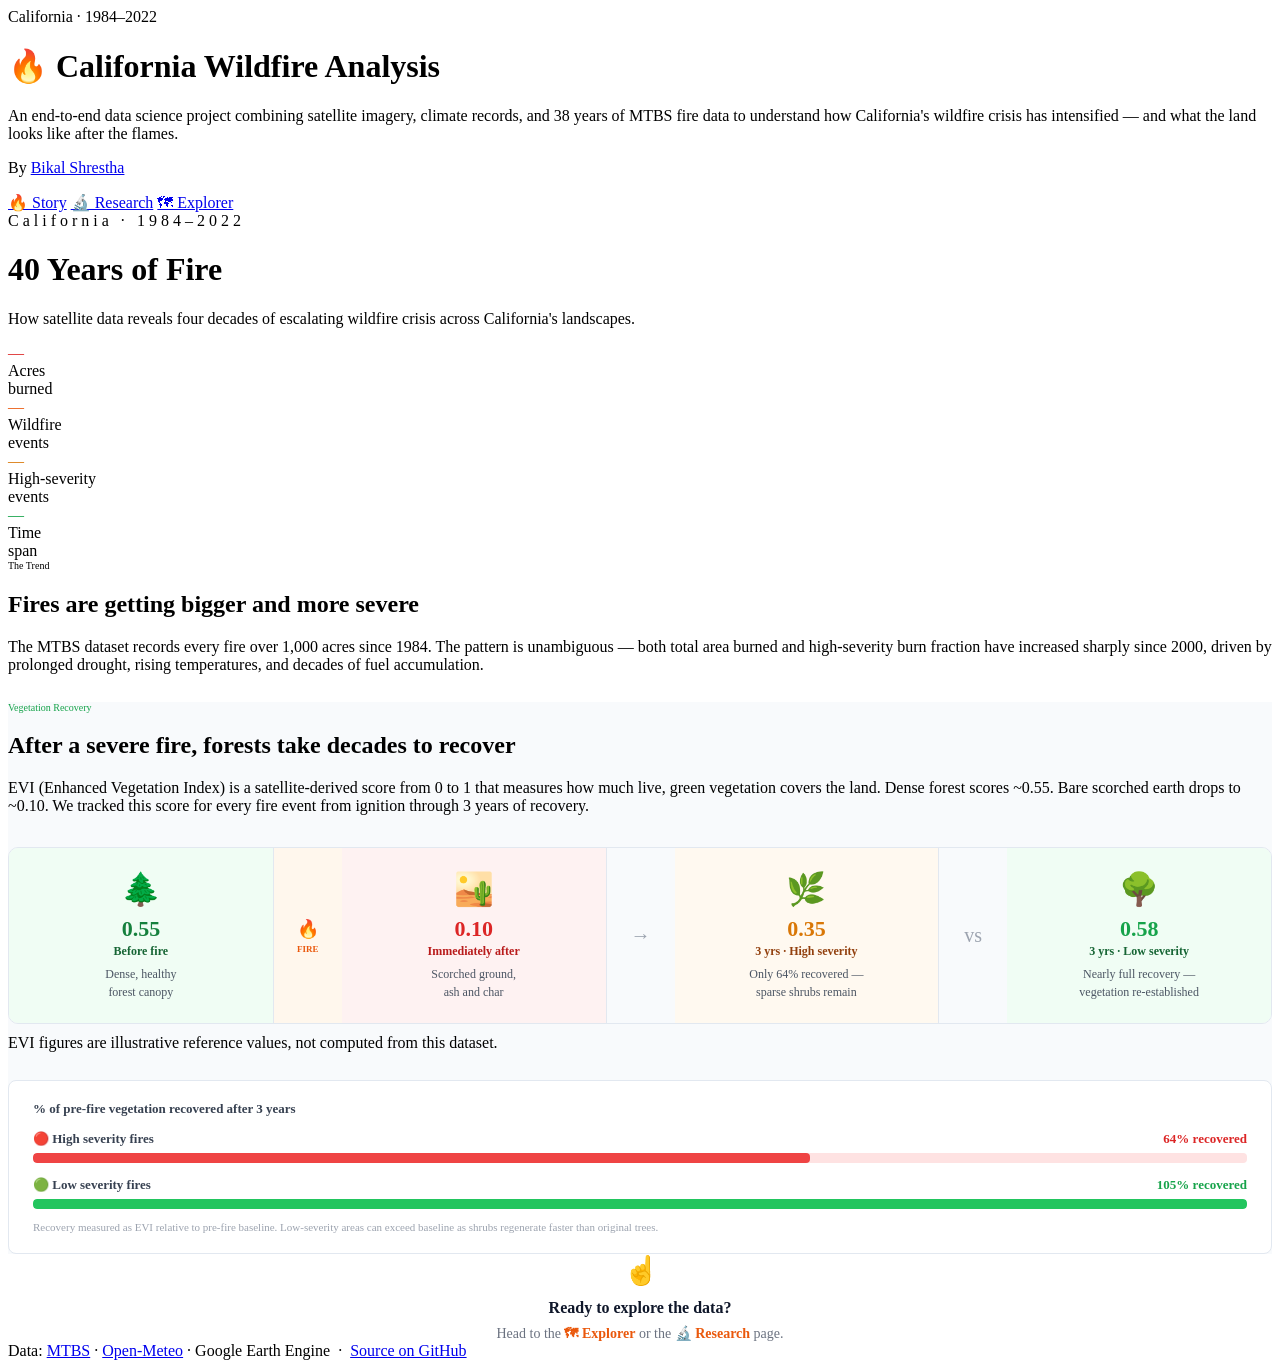
==== site/index.html @ 9e8706a5 "feat: add static Story, Research, and Explorer pages Verified headless: 1 chart on Story, 7 on Resea" ====
<!DOCTYPE html>
<html lang="en">
<head>
<meta charset="utf-8">
<meta name="viewport" content="width=device-width, initial-scale=1">
<title>California Wildfire Analysis — 40 Years of Fire</title>
<meta name="description" content="An end-to-end data science project combining satellite imagery, climate records, and 38 years of MTBS fire data on California's wildfire crisis.">
<link rel="icon" href="data:image/svg+xml,<svg xmlns='http://www.w3.org/2000/svg' viewBox='0 0 100 100'><text y='.9em' font-size='90'>&#128293;</text></svg>">
<link rel="stylesheet" href="/assets/app.css">
<script src="/assets/plotly-basic.min.js"></script>
</head>
<body>

<header class="site-header">
  <div class="wrap">
    <div class="eyebrow">California · <span data-stat="story.year_range">1984–2022</span></div>
    <h1 class="site-title">🔥 California Wildfire Analysis</h1>
    <p class="site-intro">
      An end-to-end data science project combining satellite imagery, climate records,
      and 38 years of MTBS fire data to understand how California's wildfire crisis
      has intensified — and what the land looks like after the flames.
    </p>
    <p class="byline">By <a href="https://bikal3.com.np/" target="_blank" rel="noopener">Bikal Shrestha</a></p>
    <nav class="nav">
      <a href="/" aria-current="page">🔥 Story</a>
      <a href="/research">🔬 Research</a>
      <a href="/explorer">🗺 Explorer</a>
    </nav>
  </div>
</header>

<main id="main">

  <!-- ── Hero ─────────────────────────────────────────────────────────────── -->
  <div class="hero">
    <div class="eyebrow" style="letter-spacing:4px;">
      California · <span data-stat="story.year_range">1984–2022</span>
    </div>
    <h1>40 Years of Fire</h1>
    <p class="lede">
      How satellite data reveals four decades of escalating wildfire crisis
      across California's landscapes.
    </p>

    <div class="hero-stats">
      <div>
        <div class="n" style="color:#dc2626;" data-stat="story.total_acres_fmt">—</div>
        <div class="k">Acres<br>burned</div>
      </div>
      <div>
        <div class="n" style="color:#ea580c;" data-stat="story.event_count_fmt">—</div>
        <div class="k">Wildfire<br>events</div>
      </div>
      <div>
        <div class="n" style="color:#d97706;" data-stat="story.pct_high_severity_fmt">—</div>
        <div class="k">High-severity<br>events</div>
      </div>
      <div>
        <div class="n" style="color:#16a34a;" data-stat="story.year_range">—</div>
        <div class="k">Time<br>span</div>
      </div>
    </div>
  </div>

  <!-- ── Section: The Trend ───────────────────────────────────────────────── -->
  <div class="story-section">
    <div class="eyebrow" style="font-size:10px;">The Trend</div>
    <h2>Fires are getting bigger and more severe</h2>
    <p style="margin-bottom:28px;">
      The MTBS dataset records every fire over 1,000 acres since 1984.
      The pattern is unambiguous — both total area burned and high-severity
      burn fraction have increased sharply since 2000, driven by prolonged
      drought, rising temperatures, and decades of fuel accumulation.
    </p>
    <div id="trend-chart" class="chart-frame"></div>
  </div>

  <!-- ── Section: Vegetation Recovery ─────────────────────────────────────── -->
  <div class="story-section" style="background:#f8fafc;">
    <div class="eyebrow" style="color:#16a34a;font-size:10px;">Vegetation Recovery</div>
    <h2>After a severe fire, forests take decades to recover</h2>
    <p style="margin-bottom:32px;">
      EVI (Enhanced Vegetation Index) is a satellite-derived score from 0 to 1 that
      measures how much live, green vegetation covers the land.
      Dense forest scores ~0.55. Bare scorched earth drops to ~0.10.
      We tracked this score for every fire event from ignition through 3 years of recovery.
    </p>

    <div style="display:flex;align-items:stretch;gap:0;margin-bottom:10px;border-radius:10px;overflow:hidden;border:1px solid #e2e8f0;flex-wrap:wrap;">
      <div style="flex:1;min-width:130px;background:#f0fdf4;padding:22px 18px;text-align:center;border-right:1px solid #e2e8f0;">
        <div style="font-size:32px;margin-bottom:8px;">🌲</div>
        <div style="color:#15803d;font-size:22px;font-weight:900;margin-bottom:2px;">0.55</div>
        <div style="color:#166534;font-size:12px;font-weight:700;margin-bottom:6px;">Before fire</div>
        <div style="color:#4b5563;font-size:12px;line-height:1.5;">Dense, healthy<br>forest canopy</div>
      </div>
      <div style="display:flex;align-items:center;justify-content:center;background:#fff7ed;padding:0 10px;min-width:48px;">
        <div style="text-align:center;">
          <div style="font-size:18px;">🔥</div>
          <div style="color:#ea580c;font-size:9px;font-weight:700;text-transform:uppercase;margin-top:4px;">Fire</div>
        </div>
      </div>
      <div style="flex:1;min-width:130px;background:#fef2f2;padding:22px 18px;text-align:center;border-right:1px solid #e2e8f0;">
        <div style="font-size:32px;margin-bottom:8px;">🏜️</div>
        <div style="color:#dc2626;font-size:22px;font-weight:900;margin-bottom:2px;">0.10</div>
        <div style="color:#b91c1c;font-size:12px;font-weight:700;margin-bottom:6px;">Immediately after</div>
        <div style="color:#4b5563;font-size:12px;line-height:1.5;">Scorched ground,<br>ash and char</div>
      </div>
      <div style="display:flex;align-items:center;justify-content:center;background:#f8fafc;padding:0 10px;min-width:48px;">
        <div style="color:#9ca3af;font-size:20px;">→</div>
      </div>
      <div style="flex:1;min-width:130px;background:#fff9f0;padding:22px 18px;text-align:center;border-right:1px solid #e2e8f0;">
        <div style="font-size:32px;margin-bottom:8px;">🌿</div>
        <div style="color:#d97706;font-size:22px;font-weight:900;margin-bottom:2px;">0.35</div>
        <div style="color:#92400e;font-size:12px;font-weight:700;margin-bottom:6px;">3 yrs · High severity</div>
        <div style="color:#4b5563;font-size:12px;line-height:1.5;">Only 64% recovered —<br>sparse shrubs remain</div>
      </div>
      <div style="display:flex;align-items:center;justify-content:center;background:#f8fafc;padding:0 10px;min-width:48px;">
        <div style="color:#9ca3af;font-size:20px;">vs</div>
      </div>
      <div style="flex:1;min-width:130px;background:#f0fdf4;padding:22px 18px;text-align:center;">
        <div style="font-size:32px;margin-bottom:8px;">🌳</div>
        <div style="color:#16a34a;font-size:22px;font-weight:900;margin-bottom:2px;">0.58</div>
        <div style="color:#166534;font-size:12px;font-weight:700;margin-bottom:6px;">3 yrs · Low severity</div>
        <div style="color:#4b5563;font-size:12px;line-height:1.5;">Nearly full recovery —<br>vegetation re-established</div>
      </div>
    </div>
    <p class="disclaimer" style="margin:0 0 28px;">
      EVI figures are illustrative reference values, not computed from this dataset.
    </p>

    <div style="background:#ffffff;border:1px solid #e2e8f0;border-radius:8px;padding:20px 24px;">
      <div style="color:#374151;font-size:13px;font-weight:700;margin-bottom:14px;">
        % of pre-fire vegetation recovered after 3 years
      </div>
      <div style="margin-bottom:14px;">
        <div style="display:flex;justify-content:space-between;margin-bottom:6px;">
          <span style="color:#374151;font-size:13px;font-weight:600;">🔴 High severity fires</span>
          <span style="color:#dc2626;font-size:13px;font-weight:700;">64% recovered</span>
        </div>
        <div style="background:#fee2e2;border-radius:4px;height:10px;overflow:hidden;">
          <div style="background:#ef4444;width:64%;height:100%;border-radius:4px;"></div>
        </div>
      </div>
      <div>
        <div style="display:flex;justify-content:space-between;margin-bottom:6px;">
          <span style="color:#374151;font-size:13px;font-weight:600;">🟢 Low severity fires</span>
          <span style="color:#16a34a;font-size:13px;font-weight:700;">105% recovered</span>
        </div>
        <div style="background:#dcfce7;border-radius:4px;height:10px;overflow:hidden;">
          <div style="background:#22c55e;width:100%;height:100%;border-radius:4px;"></div>
        </div>
      </div>
      <div style="color:#9ca3af;font-size:11px;margin-top:12px;">
        Recovery measured as EVI relative to pre-fire baseline. Low-severity areas can
        exceed baseline as shrubs regenerate faster than original trees.
      </div>
    </div>
  </div>

  <!-- ── Section: CTA ─────────────────────────────────────────────────────── -->
  <div class="story-section" style="text-align:center;border-bottom:none;">
    <div style="font-size:28px;margin-bottom:12px;">☝️</div>
    <p style="color:#0f172a;font-size:16px;font-weight:700;margin:0 0 8px;">
      Ready to explore the data?
    </p>
    <p style="color:#6b7280;font-size:14px;margin:0;">
      Head to the <a href="/explorer" style="color:#ea580c;font-weight:600;text-decoration:none;">🗺 Explorer</a>
      or the <a href="/research" style="color:#ea580c;font-weight:600;text-decoration:none;">🔬 Research</a> page.
    </p>
  </div>

</main>

<footer class="site-footer">
  <div class="wrap">
    Data: <a href="https://www.mtbs.gov/" target="_blank" rel="noopener">MTBS</a> ·
    <a href="https://open-meteo.com/" target="_blank" rel="noopener">Open-Meteo</a> ·
    Google Earth Engine &nbsp;·&nbsp;
    <a href="https://github.com/bikal3/mtbs_wildfires" target="_blank" rel="noopener">Source on GitHub</a>
  </div>
</footer>

<script src="/assets/charts.js"></script>
<script>
(async function () {
  const stats = await loadJSON('/assets/stats.json', 'main');
  if (!stats) return;
  fillStats(stats);
  sampleNotice(stats, 'main');
  acresByYearChart(document.getElementById('trend-chart'), stats.acres_by_year, { height: 300 });
})();
</script>
</body>
</html>
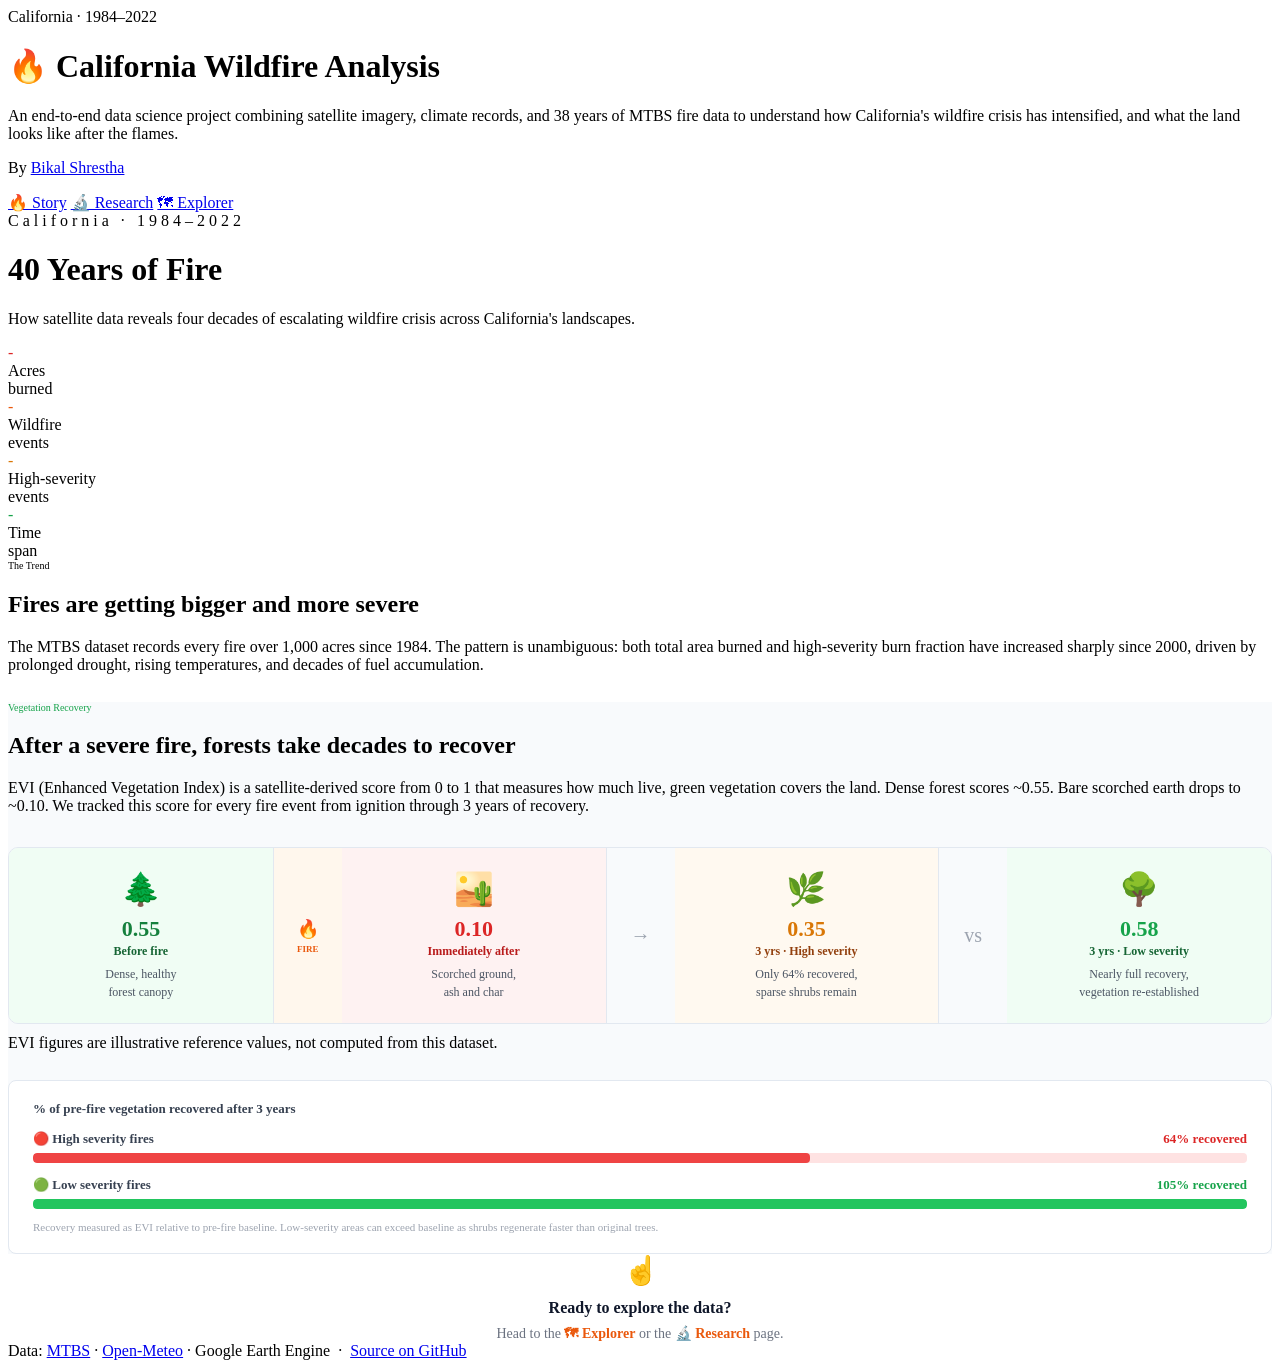
==== commit ce97da7f: "style: replace em dashes with standard punctuation across README and site" ====
--- a/site/index.html
+++ b/site/index.html
@@ -3,7 +3,7 @@
 <head>
 <meta charset="utf-8">
 <meta name="viewport" content="width=device-width, initial-scale=1">
-<title>California Wildfire Analysis — 40 Years of Fire</title>
+<title>California Wildfire Analysis: 40 Years of Fire</title>
 <meta name="description" content="An end-to-end data science project combining satellite imagery, climate records, and 38 years of MTBS fire data on California's wildfire crisis.">
 <link rel="icon" href="data:image/svg+xml,<svg xmlns='http://www.w3.org/2000/svg' viewBox='0 0 100 100'><text y='.9em' font-size='90'>&#128293;</text></svg>">
 <link rel="stylesheet" href="/assets/app.css">
@@ -18,7 +18,7 @@
     <p class="site-intro">
       An end-to-end data science project combining satellite imagery, climate records,
       and 38 years of MTBS fire data to understand how California's wildfire crisis
-      has intensified — and what the land looks like after the flames.
+      has intensified, and what the land looks like after the flames.
     </p>
     <p class="byline">By <a href="https://bikal3.com.np/" target="_blank" rel="noopener">Bikal Shrestha</a></p>
     <nav class="nav">
@@ -44,19 +44,19 @@
 
     <div class="hero-stats">
       <div>
-        <div class="n" style="color:#dc2626;" data-stat="story.total_acres_fmt">—</div>
+        <div class="n" style="color:#dc2626;" data-stat="story.total_acres_fmt">-</div>
         <div class="k">Acres<br>burned</div>
       </div>
       <div>
-        <div class="n" style="color:#ea580c;" data-stat="story.event_count_fmt">—</div>
+        <div class="n" style="color:#ea580c;" data-stat="story.event_count_fmt">-</div>
         <div class="k">Wildfire<br>events</div>
       </div>
       <div>
-        <div class="n" style="color:#d97706;" data-stat="story.pct_high_severity_fmt">—</div>
+        <div class="n" style="color:#d97706;" data-stat="story.pct_high_severity_fmt">-</div>
         <div class="k">High-severity<br>events</div>
       </div>
       <div>
-        <div class="n" style="color:#16a34a;" data-stat="story.year_range">—</div>
+        <div class="n" style="color:#16a34a;" data-stat="story.year_range">-</div>
         <div class="k">Time<br>span</div>
       </div>
     </div>
@@ -68,7 +68,7 @@
     <h2>Fires are getting bigger and more severe</h2>
     <p style="margin-bottom:28px;">
       The MTBS dataset records every fire over 1,000 acres since 1984.
-      The pattern is unambiguous — both total area burned and high-severity
+      The pattern is unambiguous: both total area burned and high-severity
       burn fraction have increased sharply since 2000, driven by prolonged
       drought, rising temperatures, and decades of fuel accumulation.
     </p>
@@ -112,7 +112,7 @@
         <div style="font-size:32px;margin-bottom:8px;">🌿</div>
         <div style="color:#d97706;font-size:22px;font-weight:900;margin-bottom:2px;">0.35</div>
         <div style="color:#92400e;font-size:12px;font-weight:700;margin-bottom:6px;">3 yrs · High severity</div>
-        <div style="color:#4b5563;font-size:12px;line-height:1.5;">Only 64% recovered —<br>sparse shrubs remain</div>
+        <div style="color:#4b5563;font-size:12px;line-height:1.5;">Only 64% recovered,<br>sparse shrubs remain</div>
       </div>
       <div style="display:flex;align-items:center;justify-content:center;background:#f8fafc;padding:0 10px;min-width:48px;">
         <div style="color:#9ca3af;font-size:20px;">vs</div>
@@ -121,7 +121,7 @@
         <div style="font-size:32px;margin-bottom:8px;">🌳</div>
         <div style="color:#16a34a;font-size:22px;font-weight:900;margin-bottom:2px;">0.58</div>
         <div style="color:#166534;font-size:12px;font-weight:700;margin-bottom:6px;">3 yrs · Low severity</div>
-        <div style="color:#4b5563;font-size:12px;line-height:1.5;">Nearly full recovery —<br>vegetation re-established</div>
+        <div style="color:#4b5563;font-size:12px;line-height:1.5;">Nearly full recovery,<br>vegetation re-established</div>
       </div>
     </div>
     <p class="disclaimer" style="margin:0 0 28px;">
